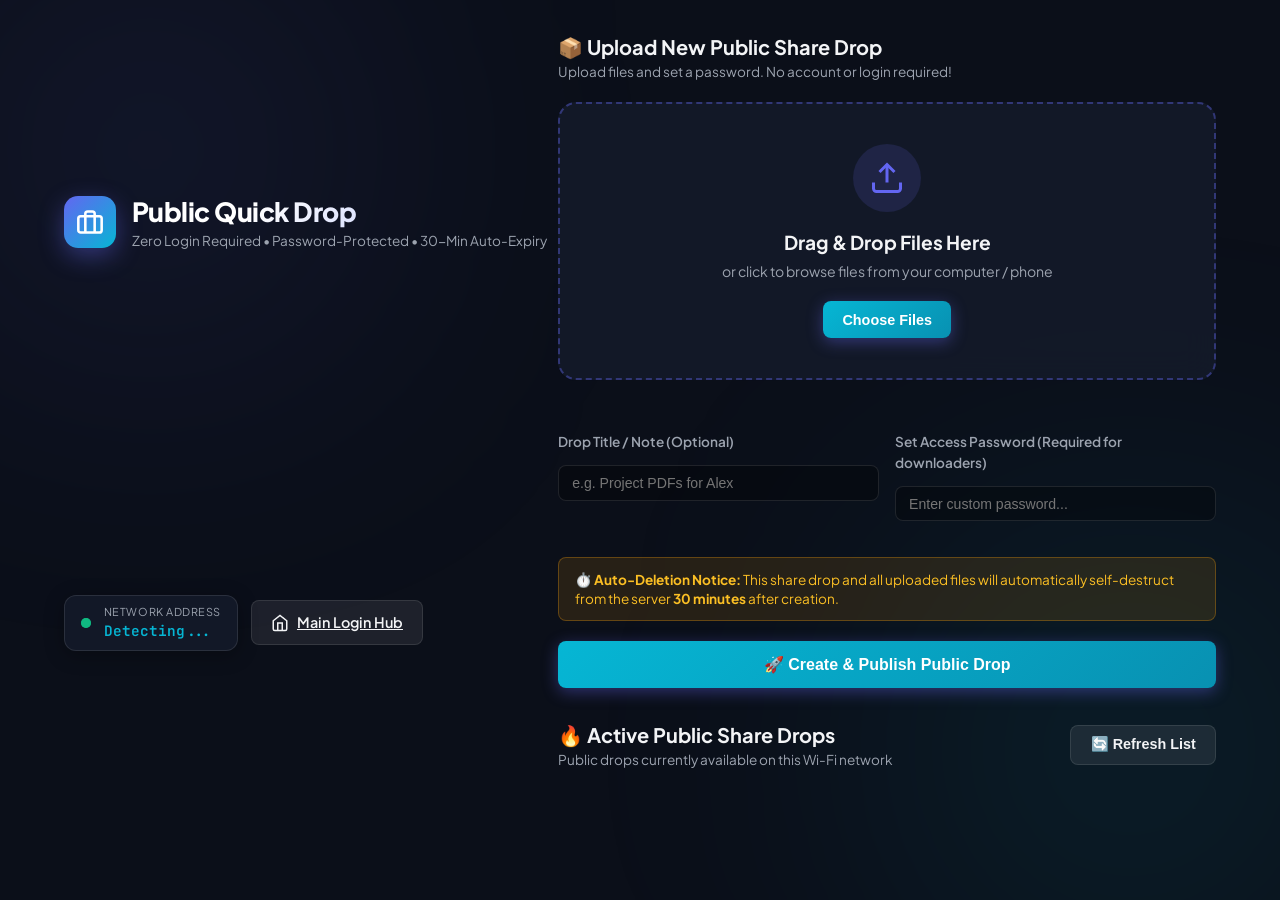
==== public/public-drop.html @ 6f6c275b "feat: add dedicated public-drop.html standalone page for unauthenticated quick file sharing" ====
<!DOCTYPE html>
<html lang="en">
<head>
  <meta charset="UTF-8">
  <meta name="viewport" content="width=device-width, initial-scale=1.0">
  <title>📦 Public Quick Drop - Wi-Fi Share</title>
  <link rel="icon" type="image/svg+xml" href="favicon.svg">
  <link rel="shortcut icon" href="favicon.svg">
  <link rel="preconnect" href="https://fonts.googleapis.com">
  <link rel="preconnect" href="https://fonts.gstatic.com" crossorigin>
  <link href="https://fonts.googleapis.com/css2?family=Plus+Jakarta+Sans:wght@300;400;500;600;700;800&family=JetBrains+Mono:wght@400;500;600&display=swap" rel="stylesheet">
  <link rel="stylesheet" href="styles.css">
</head>
<body class="public-drop-page">
  <div class="bg-glow bg-glow-1"></div>
  <div class="bg-glow bg-glow-2"></div>

  <div class="app-container" style="display: flex;">
    <!-- Top Header -->
    <header class="app-header">
      <div class="logo-group">
        <div class="logo-icon cyan">
          <svg width="28" height="28" viewBox="0 0 24 24" fill="none" stroke="currentColor" stroke-width="2.2">
            <rect x="2" y="7" width="20" height="14" rx="2" ry="2"></rect>
            <path d="M16 21V5a2 2 0 0 0-2-2h-4a2 2 0 0 0-2 2v16"></path>
          </svg>
        </div>
        <div>
          <h1 class="logo-title">Public Quick Drop</h1>
          <p class="logo-subtitle">Zero Login Required • Password-Protected • 30-Min Auto-Expiry</p>
        </div>
      </div>

      <div class="header-right-controls">
        <div class="network-badge-card">
          <div class="pulse-indicator">
            <span class="dot"></span>
            <span class="ping"></span>
          </div>
          <div class="network-info">
            <span class="net-label">Network Address</span>
            <span class="net-address" id="networkIp">Detecting...</span>
          </div>
        </div>

        <a href="index.html" class="btn btn-secondary">
          <svg width="18" height="18" viewBox="0 0 24 24" fill="none" stroke="currentColor" stroke-width="2">
            <path d="M3 9l9-7 9 7v11a2 2 0 0 1-2 2H5a2 2 0 0 1-2-2z"></path>
            <polyline points="9 22 9 12 15 12 15 22"></polyline>
          </svg>
          Main Login Hub
        </a>
      </div>
    </header>

    <!-- Main Content Grid -->
    <main class="main-content" style="max-width: 1100px; margin: 0 auto; width: 100%; padding-bottom: 3rem;">
      
      <!-- CREATE PUBLIC DROP CARD -->
      <section class="card public-shares-card" style="margin-bottom: 2rem;">
        <div class="card-header">
          <div>
            <h2>📦 Upload New Public Share Drop</h2>
            <p class="subtitle">Upload files and set a password. No account or login required!</p>
          </div>
        </div>

        <form id="publicUploadForm" style="display: flex; flex-direction: column; gap: 1.25rem; margin-top: 1rem;">
          
          <div class="upload-dropzone" id="dropzone" style="cursor: pointer; position: relative;">
            <input type="file" id="publicDropFileInput" multiple style="display: none;" required>
            <div class="dropzone-content">
              <div class="upload-icon-wrapper cyan">
                <svg width="36" height="36" viewBox="0 0 24 24" fill="none" stroke="currentColor" stroke-width="2">
                  <path d="M21 15v4a2 2 0 0 1-2 2H5a2 2 0 0 1-2-2v-4"></path>
                  <polyline points="17 8 12 3 7 8"></polyline>
                  <line x1="12" y1="3" x2="12" y2="15"></line>
                </svg>
              </div>
              <div class="dropzone-text">
                <h3 id="dropzoneTitle">Drag & Drop Files Here</h3>
                <p id="dropzoneSubtitle">or click to browse files from your computer / phone</p>
              </div>
              <button type="button" class="btn btn-primary cyan" id="browseFilesBtn">
                Choose Files
              </button>
            </div>
            <div class="upload-progress-bar" id="uploadProgress"></div>
          </div>

          <div class="form-row" style="display: grid; grid-template-columns: 1fr 1fr; gap: 1rem;">
            <div class="form-group align-left">
              <label style="display: block; margin-bottom: 0.4rem; font-weight: 600; font-size: 0.85rem;">Drop Title / Note (Optional)</label>
              <input type="text" id="publicDropTitle" placeholder="e.g. Project PDFs for Alex" required>
            </div>

            <div class="form-group align-left">
              <label style="display: block; margin-bottom: 0.4rem; font-weight: 600; font-size: 0.85rem;">Set Access Password (Required for downloaders)</label>
              <input type="password" id="publicDropPassword" placeholder="Enter custom password..." required>
            </div>
          </div>

          <div class="expiry-warning-banner">
            ⏱️ <strong>Auto-Deletion Notice:</strong> This share drop and all uploaded files will automatically self-destruct from the server <strong>30 minutes</strong> after creation.
          </div>

          <button type="submit" class="btn btn-primary cyan w-full" style="padding: 0.85rem; font-size: 1rem;">
            🚀 Create & Publish Public Drop
          </button>
        </form>
      </section>

      <!-- ACTIVE PUBLIC DROPS SECTION -->
      <section class="card public-shares-card">
        <div class="card-header">
          <div>
            <h2>🔥 Active Public Share Drops</h2>
            <p class="subtitle">Public drops currently available on this Wi-Fi network</p>
          </div>
          <button class="btn btn-secondary" id="refreshPublicListBtn">
            🔄 Refresh List
          </button>
        </div>

        <div class="public-drops-grid" id="publicDropsGrid"></div>

        <div class="empty-state" id="publicEmptyState" style="display: none;">
          <div class="empty-icon">📦</div>
          <h3>No active public share drops</h3>
          <p>Upload a file above to create the first 30-minute public share drop!</p>
        </div>
      </section>
    </main>
  </div>

  <!-- UNLOCK PUBLIC SHARE DROP MODAL -->
  <div class="modal-overlay" id="publicUnlockModal">
    <div class="modal-card">
      <button class="modal-close" id="closePublicUnlockBtn">&times;</button>
      <div class="modal-header align-left">
        <h2 id="unlockDropTitle">📦 Public Share Drop</h2>
        <p id="unlockDropMeta">Protected Drop • Password required</p>
      </div>

      <form id="publicUnlockForm" class="unlock-form" style="margin-top: 1rem;">
        <div class="input-group">
          <input type="password" id="unlockDropPassword" placeholder="Enter password set by uploader..." required autofocus>
          <button type="submit" class="btn btn-primary cyan">Unlock Files</button>
        </div>
        <div class="login-error" id="unlockDropError"></div>
      </form>

      <div class="unlocked-files-container" id="unlockedFilesContainer" style="display: none; margin-top: 1.5rem; text-align: left;">
        <h4 style="margin-bottom: 0.8rem; font-size: 0.95rem; color: var(--accent-green);">✅ Files Unlocked:</h4>
        <div class="unlocked-files-list" id="unlockedFilesList"></div>
      </div>
    </div>
  </div>

  <!-- Toast Notification -->
  <div class="toast-container" id="toastContainer"></div>

  <script src="public-drop.js"></script>
</body>
</html>
---- public/styles.css ----
:root {
  --bg-dark: #0b0f19;
  --bg-card: rgba(22, 29, 45, 0.75);
  --bg-card-hover: rgba(30, 41, 64, 0.85);
  --border-color: rgba(255, 255, 255, 0.1);
  --border-glow: rgba(99, 102, 241, 0.3);
  
  --primary: #6366f1;
  --primary-hover: #4f46e5;
  --primary-glow: rgba(99, 102, 241, 0.4);
  --accent-cyan: #06b6d4;
  --accent-pink: #ec4899;
  --accent-green: #10b981;
  --accent-red: #ef4444;

  --text-main: #f3f4f6;
  --text-muted: #9ca3af;
  --text-dim: #6b7280;

  --radius-lg: 18px;
  --radius-md: 12px;
  --radius-sm: 8px;

  --font-sans: 'Plus Jakarta Sans', -apple-system, BlinkMacSystemFont, sans-serif;
  --font-mono: 'JetBrains Mono', monospace;
}

* {
  box-sizing: border-box;
  margin: 0;
  padding: 0;
}

body {
  background-color: var(--bg-dark);
  color: var(--text-main);
  font-family: var(--font-sans);
  min-height: 100vh;
  position: relative;
  overflow-x: hidden;
  line-height: 1.5;
}

/* Background Glow Effects */
.bg-glow {
  position: fixed;
  border-radius: 50%;
  filter: blur(140px);
  pointer-events: none;
  z-index: 0;
}
.bg-glow-1 {
  width: 500px;
  height: 500px;
  background: radial-gradient(circle, rgba(99, 102, 241, 0.25) 0%, rgba(0,0,0,0) 70%);
  top: -100px;
  left: -100px;
}
.bg-glow-2 {
  width: 600px;
  height: 600px;
  background: radial-gradient(circle, rgba(6, 182, 212, 0.2) 0%, rgba(0,0,0,0) 70%);
  bottom: -150px;
  right: -150px;
}

/* LOGIN OVERLAY */
.login-overlay {
  position: fixed;
  top: 0;
  left: 0;
  width: 100vw;
  height: 100vh;
  background: rgba(11, 15, 25, 0.92);
  backdrop-filter: blur(16px);
  display: flex;
  align-items: center;
  justify-content: center;
  z-index: 999;
  opacity: 0;
  pointer-events: none;
  transition: opacity 0.3s ease;
}
.login-overlay.active {
  opacity: 1;
  pointer-events: auto;
}

.login-card {
  background: rgba(22, 29, 45, 0.9);
  border: 1px solid var(--border-glow);
  border-radius: var(--radius-lg);
  width: 90%;
  max-width: 420px;
  padding: 2.5rem 2rem;
  box-shadow: 0 20px 60px rgba(0, 0, 0, 0.6);
  text-align: center;
}

.logo-icon-lg {
  width: 64px;
  height: 64px;
  background: linear-gradient(135deg, var(--primary), var(--accent-cyan));
  color: #fff;
  border-radius: 18px;
  display: flex;
  align-items: center;
  justify-content: center;
  margin: 0 auto 1.2rem auto;
  box-shadow: 0 10px 25px var(--primary-glow);
}

.login-header h2 {
  font-size: 1.5rem;
  font-weight: 700;
  margin-bottom: 0.4rem;
}
.login-header p {
  font-size: 0.88rem;
  color: var(--text-muted);
  margin-bottom: 1.8rem;
}

.login-form .input-group {
  display: flex;
  flex-direction: column;
  gap: 1rem;
}

.login-form input[type="password"] {
  background: rgba(0, 0, 0, 0.3);
  border: 1px solid var(--border-color);
  color: var(--text-main);
  padding: 0.8rem 1rem;
  border-radius: var(--radius-sm);
  font-size: 1rem;
  outline: none;
  text-align: center;
  letter-spacing: 0.1em;
}
.login-form input[type="password"]:focus {
  border-color: var(--primary);
  box-shadow: 0 0 15px var(--primary-glow);
}

.login-error {
  color: var(--accent-red);
  font-size: 0.85rem;
  margin-top: 0.8rem;
  min-height: 1.2rem;
}

/* Header Controls & Role Badge */
.header-right-controls {
  display: flex;
  align-items: center;
  gap: 0.8rem;
  flex-wrap: wrap;
}

.user-role-badge {
  background: rgba(255, 255, 255, 0.05);
  border: 1px solid var(--border-color);
  padding: 0.4rem 0.8rem;
  border-radius: var(--radius-sm);
  font-size: 0.82rem;
  font-weight: 600;
  display: flex;
  align-items: center;
  gap: 0.4rem;
}
.user-role-badge.admin {
  background: rgba(99, 102, 241, 0.15);
  border-color: var(--border-glow);
  color: #a5b4fc;
}
.user-role-badge.guest {
  background: rgba(6, 182, 212, 0.15);
  border-color: rgba(6, 182, 212, 0.3);
  color: var(--accent-cyan);
}

.logout-btn:hover {
  background: rgba(239, 68, 68, 0.2);
  color: var(--accent-red);
}

/* App Container */
.app-container {
  max-width: 1200px;
  margin: 0 auto;
  padding: 2rem 1.5rem;
  position: relative;
  z-index: 1;
}

.app-header {
  display: flex;
  justify-content: space-between;
  align-items: center;
  gap: 1.5rem;
  margin-bottom: 2rem;
  flex-wrap: wrap;
}

.logo-group {
  display: flex;
  align-items: center;
  gap: 1rem;
}
.logo-icon {
  width: 52px;
  height: 52px;
  background: linear-gradient(135deg, var(--primary), var(--accent-cyan));
  border-radius: 14px;
  display: flex;
  align-items: center;
  justify-content: center;
  color: #fff;
  box-shadow: 0 8px 24px var(--primary-glow);
}
.logo-title {
  font-size: 1.65rem;
  font-weight: 800;
  letter-spacing: -0.02em;
  background: linear-gradient(135deg, #ffffff 30%, #a5b4fc);
  -webkit-background-clip: text;
  -webkit-text-fill-color: transparent;
}
.logo-subtitle {
  font-size: 0.85rem;
  color: var(--text-muted);
}

/* Network Badge Card */
.network-badge-card {
  background: var(--bg-card);
  backdrop-filter: blur(16px);
  border: 1px solid var(--border-color);
  padding: 0.5rem 1rem;
  border-radius: var(--radius-md);
  display: flex;
  align-items: center;
  gap: 0.8rem;
  box-shadow: 0 4px 20px rgba(0, 0, 0, 0.3);
}

.pulse-indicator {
  position: relative;
  width: 10px;
  height: 10px;
}
.pulse-indicator .dot {
  width: 10px;
  height: 10px;
  background-color: var(--accent-green);
  border-radius: 50%;
  display: block;
}
.pulse-indicator .ping {
  position: absolute;
  top: 0;
  left: 0;
  width: 10px;
  height: 10px;
  background-color: var(--accent-green);
  border-radius: 50%;
  animation: ping 1.8s cubic-bezier(0, 0, 0.2, 1) infinite;
  opacity: 0.75;
}
@keyframes ping {
  75%, 100% {
    transform: scale(2.5);
    opacity: 0;
  }
}

.network-info {
  display: flex;
  flex-direction: column;
}
.net-label {
  font-size: 0.68rem;
  text-transform: uppercase;
  letter-spacing: 0.05em;
  color: var(--text-muted);
}
.net-address {
  font-family: var(--font-mono);
  font-size: 0.9rem;
  font-weight: 600;
  color: var(--accent-cyan);
}

/* Buttons */
.icon-btn {
  background: rgba(255, 255, 255, 0.05);
  border: 1px solid var(--border-color);
  color: var(--text-main);
  padding: 0.5rem;
  border-radius: var(--radius-sm);
  cursor: pointer;
  display: flex;
  align-items: center;
  justify-content: center;
  transition: all 0.2s ease;
}
.icon-btn:hover {
  background: rgba(255, 255, 255, 0.12);
  border-color: var(--border-glow);
}
.icon-btn.primary {
  background: var(--primary);
  border-color: var(--primary);
  color: #fff;
  padding: 0.5rem 0.8rem;
}
.icon-btn.primary:hover {
  background: var(--primary-hover);
  box-shadow: 0 4px 14px var(--primary-glow);
}

.btn {
  padding: 0.65rem 1.2rem;
  border-radius: var(--radius-sm);
  font-weight: 600;
  font-size: 0.9rem;
  cursor: pointer;
  border: none;
  display: inline-flex;
  align-items: center;
  justify-content: center;
  gap: 0.5rem;
  transition: all 0.2s ease;
}
.btn-primary {
  background: linear-gradient(135deg, var(--primary), var(--accent-cyan));
  color: #fff;
  box-shadow: 0 4px 16px var(--primary-glow);
}
.btn-primary:hover {
  transform: translateY(-1px);
  box-shadow: 0 6px 20px var(--primary-glow);
}
.btn-secondary {
  background: rgba(255, 255, 255, 0.08);
  border: 1px solid var(--border-color);
  color: var(--text-main);
}
.btn-secondary:hover {
  background: rgba(255, 255, 255, 0.15);
}
.btn-danger {
  background: rgba(239, 68, 68, 0.15);
  border: 1px solid rgba(239, 68, 68, 0.3);
  color: var(--accent-red);
}
.btn-danger:hover {
  background: var(--accent-red);
  color: #fff;
}
.w-full { width: 100%; }

/* Nav Tabs */
.nav-tabs {
  display: flex;
  gap: 0.5rem;
  margin-bottom: 1.5rem;
  border-bottom: 1px solid var(--border-color);
  padding-bottom: 0.5rem;
}

.tab-btn {
  background: transparent;
  border: none;
  color: var(--text-muted);
  padding: 0.75rem 1.25rem;
  font-weight: 600;
  font-size: 0.95rem;
  border-radius: var(--radius-sm);
  cursor: pointer;
  display: flex;
  align-items: center;
  gap: 0.6rem;
  transition: all 0.2s ease;
}
.tab-btn:hover {
  color: var(--text-main);
  background: rgba(255, 255, 255, 0.04);
}
.tab-btn.active {
  color: var(--primary);
  background: rgba(99, 102, 241, 0.12);
  border: 1px solid var(--border-glow);
}
.tab-btn .badge {
  background: rgba(255, 255, 255, 0.15);
  color: var(--text-main);
  font-size: 0.75rem;
  padding: 2px 7px;
  border-radius: 10px;
}
.tab-btn.active .badge {
  background: var(--primary);
  color: #fff;
}

/* Tabs & Content */
.tab-content { display: none; }
.tab-content.active { display: block; }

/* Read only Banner */
.read-only-banner {
  background: rgba(6, 182, 212, 0.1);
  border: 1px solid rgba(6, 182, 212, 0.3);
  color: var(--accent-cyan);
  padding: 0.8rem 1.2rem;
  border-radius: var(--radius-md);
  margin-bottom: 1.5rem;
  font-size: 0.9rem;
}

/* Dropzone Uploader */
.upload-dropzone {
  background: var(--bg-card);
  backdrop-filter: blur(16px);
  border: 2px dashed rgba(99, 102, 241, 0.4);
  border-radius: var(--radius-lg);
  padding: 2.5rem 1.5rem;
  text-align: center;
  cursor: pointer;
  transition: all 0.3s ease;
  position: relative;
  overflow: hidden;
  margin-bottom: 2rem;
}
.upload-dropzone:hover, .upload-dropzone.dragover {
  border-color: var(--accent-cyan);
  background: var(--bg-card-hover);
  box-shadow: 0 0 30px rgba(6, 182, 212, 0.2);
}

.upload-icon-wrapper {
  width: 68px;
  height: 68px;
  background: rgba(99, 102, 241, 0.15);
  color: var(--primary);
  border-radius: 50%;
  display: flex;
  align-items: center;
  justify-content: center;
  margin: 0 auto 1rem auto;
}

.dropzone-text h3 {
  font-size: 1.2rem;
  font-weight: 700;
  margin-bottom: 0.3rem;
}
.dropzone-text p {
  color: var(--text-muted);
  font-size: 0.88rem;
  margin-bottom: 1.2rem;
}

.upload-progress-bar {
  position: absolute;
  bottom: 0;
  left: 0;
  height: 4px;
  background: linear-gradient(90deg, var(--primary), var(--accent-cyan));
  width: 0%;
  transition: width 0.3s ease;
}

/* Toolbar */
.toolbar {
  display: flex;
  justify-content: space-between;
  align-items: center;
  margin-bottom: 1.2rem;
  gap: 1rem;
  flex-wrap: wrap;
}

.search-box {
  background: var(--bg-card);
  border: 1px solid var(--border-color);
  border-radius: var(--radius-sm);
  padding: 0.5rem 0.8rem;
  display: flex;
  align-items: center;
  gap: 0.6rem;
  width: 280px;
}
.search-box input {
  background: transparent;
  border: none;
  outline: none;
  color: var(--text-main);
  font-size: 0.9rem;
  width: 100%;
}
.search-box svg { color: var(--text-muted); }

.folder-path-display {
  display: flex;
  align-items: center;
  gap: 0.5rem;
  font-size: 0.85rem;
  color: var(--text-muted);
}
.folder-path-display code {
  font-family: var(--font-mono);
  color: var(--accent-cyan);
  background: rgba(6, 182, 212, 0.1);
  padding: 2px 6px;
  border-radius: 4px;
}

/* File Grid */
.files-grid {
  display: grid;
  grid-template-columns: repeat(auto-fill, minmax(280px, 1fr));
  gap: 1.2rem;
}

.file-card {
  background: var(--bg-card);
  backdrop-filter: blur(12px);
  border: 1px solid var(--border-color);
  border-radius: var(--radius-md);
  padding: 1.2rem;
  display: flex;
  flex-direction: column;
  justify-content: space-between;
  transition: all 0.25s ease;
  overflow: hidden;
  box-sizing: border-box;
}
.file-card:hover {
  transform: translateY(-3px);
  border-color: var(--border-glow);
  box-shadow: 0 10px 25px rgba(0,0,0,0.4);
}

.file-header {
  display: flex;
  align-items: flex-start;
  gap: 0.9rem;
  margin-bottom: 1rem;
}

.file-icon {
  width: 44px;
  height: 44px;
  border-radius: 10px;
  display: flex;
  align-items: center;
  justify-content: center;
  flex-shrink: 0;
  font-weight: 700;
  font-size: 1.1rem;
}
.file-icon.image { background: rgba(16, 185, 129, 0.15); color: var(--accent-green); }
.file-icon.video { background: rgba(236, 72, 153, 0.15); color: var(--accent-pink); }
.file-icon.audio { background: rgba(168, 85, 247, 0.15); color: #a855f7; }
.file-icon.document { background: rgba(59, 130, 246, 0.15); color: #3b82f6; }
.file-icon.archive { background: rgba(245, 158, 11, 0.15); color: #f59e0b; }
.file-icon.code { background: rgba(6, 182, 212, 0.15); color: var(--accent-cyan); }
.file-icon.file { background: rgba(156, 163, 175, 0.15); color: var(--text-muted); }

.file-details { overflow: hidden; }
.file-name {
  font-size: 0.95rem;
  font-weight: 600;
  white-space: nowrap;
  overflow: hidden;
  text-overflow: ellipsis;
  margin-bottom: 0.2rem;
  color: var(--text-main);
}
.file-meta {
  font-size: 0.78rem;
  color: var(--text-muted);
}

.file-actions {
  display: flex;
  align-items: center;
  gap: 0.5rem;
  margin-top: 0.8rem;
  width: 100%;
}
.file-actions .btn {
  flex: 1;
  min-width: 0;
  padding: 0.45rem 0.5rem;
  font-size: 0.82rem;
  white-space: nowrap;
  gap: 0.35rem;
  overflow: hidden;
  text-overflow: ellipsis;
}
.file-actions .btn.icon-only-btn {
  flex: 0 0 36px;
  width: 36px;
  height: 36px;
  padding: 0;
  display: inline-flex;
  align-items: center;
  justify-content: center;
  border-radius: var(--radius-sm);
}

/* Empty State */
.empty-state {
  text-align: center;
  padding: 4rem 2rem;
  color: var(--text-muted);
}
.empty-icon {
  font-size: 3rem;
  margin-bottom: 1rem;
}
.empty-state h3 {
  color: var(--text-main);
  margin-bottom: 0.3rem;
}

/* Clipboard Section */
.clipboard-card {
  background: var(--bg-card);
  backdrop-filter: blur(16px);
  border: 1px solid var(--border-color);
  border-radius: var(--radius-lg);
  padding: 1.5rem;
}

.card-header {
  display: flex;
  justify-content: space-between;
  align-items: center;
  margin-bottom: 1.2rem;
  flex-wrap: wrap;
  gap: 1rem;
}
.card-header h2 { font-size: 1.25rem; font-weight: 700; }
.subtitle { font-size: 0.85rem; color: var(--text-muted); }
.card-actions { display: flex; align-items: center; gap: 0.8rem; }
.last-sync-time { font-size: 0.78rem; color: var(--accent-green); font-family: var(--font-mono); }

textarea#clipboardInput {
  width: 100%;
  height: 320px;
  background: rgba(0, 0, 0, 0.3);
  border: 1px solid var(--border-color);
  border-radius: var(--radius-md);
  padding: 1.2rem;
  color: var(--text-main);
  font-family: var(--font-mono);
  font-size: 0.95rem;
  line-height: 1.6;
  resize: vertical;
  outline: none;
  transition: border-color 0.2s ease;
}
textarea#clipboardInput:focus {
  border-color: var(--primary);
  box-shadow: 0 0 15px var(--primary-glow);
}

/* Modals */
.modal-overlay {
  position: fixed;
  top: 0;
  left: 0;
  width: 100vw;
  height: 100vh;
  background: rgba(0, 0, 0, 0.75);
  backdrop-filter: blur(8px);
  display: flex;
  align-items: center;
  justify-content: center;
  z-index: 100;
  opacity: 0;
  pointer-events: none;
  transition: opacity 0.25s ease;
}
.modal-overlay.active {
  opacity: 1;
  pointer-events: auto;
}

.modal-card {
  background: #131926;
  border: 1px solid var(--border-glow);
  border-radius: var(--radius-lg);
  width: 90%;
  max-width: 380px;
  padding: 2rem;
  text-align: center;
  position: relative;
  box-shadow: 0 20px 50px rgba(0,0,0,0.6);
}

.modal-card.modal-lg {
  max-width: 860px;
  width: 95%;
  text-align: left;
  padding: 2rem;
}

.modal-close {
  position: absolute;
  top: 1rem;
  right: 1rem;
  background: transparent;
  border: none;
  color: var(--text-muted);
  font-size: 1.5rem;
  cursor: pointer;
}
.modal-close:hover { color: var(--text-main); }

.modal-header h3 { font-size: 1.2rem; margin-bottom: 0.3rem; }
.modal-header p { font-size: 0.82rem; color: var(--text-muted); margin-bottom: 1.5rem; }

.qr-container {
  background: #ffffff;
  padding: 1.2rem;
  border-radius: var(--radius-md);
  display: inline-block;
  margin-bottom: 1.2rem;
}
#qrcode img, #qrcode canvas { margin: 0 auto; }

.modal-url {
  font-family: var(--font-mono);
  font-size: 0.9rem;
  color: var(--accent-cyan);
  background: rgba(6, 182, 212, 0.1);
  padding: 0.6rem;
  border-radius: var(--radius-sm);
  margin-bottom: 1.2rem;
  word-break: break-all;
}

/* Manager Modal Styling */
.modal-body-scroll {
  max-height: 70vh;
  overflow-y: auto;
  padding-right: 0.5rem;
}

.manager-section {
  background: rgba(255, 255, 255, 0.03);
  border: 1px solid var(--border-color);
  border-radius: var(--radius-md);
  padding: 1.2rem;
  margin-bottom: 1.2rem;
}
.manager-section h3 {
  font-size: 1rem;
  font-weight: 700;
  margin-bottom: 1rem;
  color: var(--accent-cyan);
}

.form-row {
  display: grid;
  grid-template-columns: repeat(auto-fit, minmax(180px, 1fr));
  gap: 0.8rem;
  margin-bottom: 1rem;
}

.form-group {
  display: flex;
  flex-direction: column;
  gap: 0.4rem;
}
.form-group label {
  font-size: 0.78rem;
  color: var(--text-muted);
}
.form-group input, .form-group select, .change-pass-form input {
  background: rgba(0, 0, 0, 0.3);
  border: 1px solid var(--border-color);
  color: var(--text-main);
  padding: 0.55rem 0.8rem;
  border-radius: var(--radius-sm);
  outline: none;
  font-size: 0.88rem;
}
.form-group select option {
  background: #131926;
  color: #fff;
}

.generated-key-box {
  background: rgba(99, 102, 241, 0.15);
  border: 1px dashed var(--primary);
  border-radius: var(--radius-sm);
  padding: 0.9rem;
  display: flex;
  align-items: center;
  justify-content: space-between;
  margin-top: 1rem;
}
.key-box-title {
  font-size: 0.78rem;
  color: var(--text-muted);
  display: block;
}
.key-code-display {
  font-family: var(--font-mono);
  font-size: 1.3rem;
  font-weight: 700;
  color: var(--accent-cyan);
  letter-spacing: 0.1em;
}

.table-responsive {
  width: 100%;
  overflow-x: auto;
  -webkit-overflow-scrolling: touch;
}
.keys-table {
  width: 100%;
  border-collapse: collapse;
  font-size: 0.82rem;
  table-layout: auto;
}
.keys-table th, .keys-table td {
  padding: 0.5rem 0.6rem;
  text-align: left;
  border-bottom: 1px solid var(--border-color);
  vertical-align: middle;
}
.keys-table th {
  color: var(--text-muted);
  font-weight: 600;
}
.keys-table td code {
  font-family: var(--font-mono);
  color: var(--accent-cyan);
  font-weight: 600;
}

/* Toast */
.toast-container {
  position: fixed;
  bottom: 2rem;
  right: 2rem;
  z-index: 1000;
  display: flex;
  flex-direction: column;
  gap: 0.8rem;
}
.toast {
  background: rgba(22, 29, 45, 0.95);
  backdrop-filter: blur(12px);
  border: 1px solid var(--border-glow);
  color: var(--text-main);
  padding: 0.8rem 1.2rem;
  border-radius: var(--radius-md);
  box-shadow: 0 8px 24px rgba(0,0,0,0.5);
  font-size: 0.88rem;
  display: flex;
  align-items: center;
  gap: 0.6rem;
  animation: slideIn 0.3s cubic-bezier(0.16, 1, 0.3, 1);
}
@keyframes slideIn {
  from { transform: translateX(100%); opacity: 0; }
  to { transform: translateX(0); opacity: 1; }
}

.login-divider {
  display: flex;
  align-items: center;
  margin: 1.2rem 0;
  color: var(--text-muted);
  font-size: 0.75rem;
}
.login-divider::before, .login-divider::after {
  content: "";
  flex: 1;
  border-bottom: 1px solid var(--border-color);
}
.login-divider span {
  padding: 0 0.8rem;
  letter-spacing: 0.1em;
}

.logo-icon-lg.cyan {
  background: linear-gradient(135deg, var(--accent-cyan), #3b82f6);
  box-shadow: 0 10px 25px rgba(6, 182, 212, 0.4);
}

.pulse-ring-lg {
  position: relative;
  width: 64px;
  height: 64px;
  margin: 0 auto;
  display: flex;
  align-items: center;
  justify-content: center;
  color: var(--accent-cyan);
}
.pulse-ring-lg .ring {
  position: absolute;
  width: 100%;
  height: 100%;
  border-radius: 50%;
  background: rgba(6, 182, 212, 0.2);
  animation: ping 2s cubic-bezier(0, 0, 0.2, 1) infinite;
}

.pending-bell-btn {
  position: relative;
}
.bell-badge {
  position: absolute;
  top: -4px;
  right: -4px;
  background: var(--accent-red);
  color: #fff;
  font-size: 0.7rem;
  font-weight: 700;
  padding: 1px 5px;
  border-radius: 10px;
  box-shadow: 0 0 10px rgba(239, 68, 68, 0.6);
}

.keys-table select {
  background: rgba(0, 0, 0, 0.4);
  border: 1px solid var(--border-color);
  color: var(--text-main);
  padding: 2px 6px;
  border-radius: var(--radius-sm);
  font-size: 0.75rem;
}

@media (max-width: 768px) {
  .app-header { flex-direction: column; align-items: stretch; }
  .header-right-controls { flex-direction: column; align-items: stretch; }
  .files-grid { grid-template-columns: 1fr; }
  .toolbar { flex-direction: column; align-items: stretch; }
  .search-box { width: 100%; }
}

/* FILE CARD THUMBNAIL FOR IMAGES */
.file-card-thumb {
  width: 100%;
  height: 140px;
  border-radius: var(--radius-sm);
  overflow: hidden;
  margin-bottom: 0.8rem;
  background: rgba(0, 0, 0, 0.4);
  display: flex;
  align-items: center;
  justify-content: center;
  border: 1px solid rgba(255, 255, 255, 0.05);
  cursor: pointer;
}
.file-card-thumb img {
  width: 100%;
  height: 100%;
  object-fit: cover;
  transition: transform 0.3s ease;
}
.file-card-thumb:hover img {
  transform: scale(1.05);
}

/* FILE PREVIEW MODAL STYLES */
.modal-card.preview-modal-card {
  max-width: 1000px;
  width: 92vw;
  height: 88vh;
  max-height: 880px;
  display: flex;
  flex-direction: column;
  padding: 0;
  overflow: hidden;
  background: rgba(15, 20, 32, 0.95);
  border: 1px solid var(--border-glow);
  box-shadow: 0 25px 60px rgba(0, 0, 0, 0.8), 0 0 40px rgba(99, 102, 241, 0.15);
}

.preview-header {
  display: flex;
  align-items: center;
  justify-content: space-between;
  padding: 1rem 1.25rem;
  background: rgba(22, 29, 45, 0.9);
  border-bottom: 1px solid var(--border-color);
  gap: 1rem;
  flex-wrap: wrap;
}

.preview-title-group {
  display: flex;
  align-items: center;
  gap: 0.8rem;
  min-width: 0;
  flex: 1;
}

.nav-arrow-btn {
  background: rgba(255, 255, 255, 0.06);
  border: 1px solid var(--border-color);
  color: var(--text-main);
  width: 34px;
  height: 34px;
  border-radius: 50%;
  display: flex;
  align-items: center;
  justify-content: center;
  cursor: pointer;
  transition: all 0.2s ease;
  flex-shrink: 0;
}
.nav-arrow-btn:hover {
  background: var(--primary);
  border-color: var(--primary);
  color: #fff;
  transform: scale(1.08);
}

.preview-icon {
  font-size: 1.4rem;
  flex-shrink: 0;
}

.preview-info {
  display: flex;
  flex-direction: column;
  min-width: 0;
}
.preview-filename {
  font-size: 1.05rem;
  font-weight: 700;
  color: var(--text-main);
  white-space: nowrap;
  overflow: hidden;
  text-overflow: ellipsis;
  margin: 0;
}
.preview-meta {
  font-size: 0.78rem;
  color: var(--text-muted);
}

.preview-actions {
  display: flex;
  align-items: center;
  gap: 0.8rem;
  flex-shrink: 0;
}

.preview-body {
  flex: 1;
  position: relative;
  overflow: hidden;
  display: flex;
  align-items: center;
  justify-content: center;
  background: #090d16;
}

.preview-content-box {
  width: 100%;
  height: 100%;
  display: flex;
  align-items: center;
  justify-content: center;
  padding: 1.5rem;
  box-sizing: border-box;
}

/* Image Content Box */
#previewImageContainer img {
  max-width: 100%;
  max-height: 100%;
  object-fit: contain;
  border-radius: var(--radius-md);
  box-shadow: 0 10px 30px rgba(0, 0, 0, 0.5);
}

/* Text & Code Content Box */
.preview-content-box.text-box {
  padding: 0;
  align-items: stretch;
}
.code-container {
  width: 100%;
  height: 100%;
  overflow: auto;
  background: #0b0f19;
  padding: 1.25rem;
  box-sizing: border-box;
}
.code-block {
  margin: 0;
  font-family: var(--font-mono);
  font-size: 0.88rem;
  line-height: 1.6;
  color: #e2e8f0;
  white-space: pre-wrap;
  word-break: break-word;
}
.code-line {
  display: flex;
  gap: 1.2rem;
}
.code-line-num {
  color: #475569;
  user-select: none;
  text-align: right;
  min-width: 2.5rem;
  flex-shrink: 0;
}
.code-line-text {
  flex: 1;
}

/* Video Content Box */
#previewVideoContainer video {
  max-width: 100%;
  max-height: 100%;
  border-radius: var(--radius-md);
  outline: none;
  box-shadow: 0 10px 30px rgba(0, 0, 0, 0.5);
}

/* Audio Content Box */
.audio-box {
  flex-direction: column;
}
.audio-player-wrapper {
  background: rgba(22, 29, 45, 0.8);
  border: 1px solid var(--border-glow);
  padding: 2.5rem 2rem;
  border-radius: var(--radius-lg);
  text-align: center;
  width: 100%;
  max-width: 480px;
  box-shadow: 0 15px 35px rgba(0,0,0,0.5);
}
.audio-icon-lg {
  font-size: 3.5rem;
  margin-bottom: 1.5rem;
  animation: bounce 2s infinite ease-in-out;
}
@keyframes bounce {
  0%, 100% { transform: translateY(0); }
  50% { transform: translateY(-10px); }
}
.audio-player-wrapper audio {
  width: 100%;
  outline: none;
}

/* PDF Content Box */
.pdf-box iframe {
  width: 100%;
  height: 100%;
  border: none;
  border-radius: var(--radius-sm);
  background: #ffffff;
}

/* Fallback Box */
.fallback-box {
  flex-direction: column;
  color: var(--text-muted);
  text-align: center;
}
.fallback-icon {
  font-size: 3.5rem;
  margin-bottom: 1rem;
}
.fallback-box h4 {
  font-size: 1.2rem;
  color: var(--text-main);
  margin-bottom: 0.5rem;
}

/* Preview Loader */
.preview-loader {
  position: absolute;
  top: 0;
  left: 0;
  width: 100%;
  height: 100%;
  background: rgba(9, 13, 22, 0.85);
  backdrop-filter: blur(6px);
  display: flex;
  flex-direction: column;
  align-items: center;
  justify-content: center;
  gap: 1rem;
  color: var(--accent-cyan);
  font-size: 0.95rem;
  font-weight: 600;
  z-index: 10;
}
.spinner {
  width: 40px;
  height: 40px;
  border: 3px solid rgba(6, 182, 212, 0.2);
  border-top-color: var(--accent-cyan);
  border-radius: 50%;
  animation: spin 0.8s linear infinite;
}
@keyframes spin {
  to { transform: rotate(360deg); }
}

.manager-section.highlight-section {
  animation: sectionHighlight 1.5s ease-in-out;
  border-radius: var(--radius-md);
}

@keyframes sectionHighlight {
  0% { box-shadow: 0 0 0 2px var(--accent-cyan); background: rgba(56, 189, 248, 0.12); }
  50% { box-shadow: 0 0 20px 5px var(--accent-cyan); background: rgba(56, 189, 248, 0.22); }
  100% { box-shadow: none; background: transparent; }
}

/* PUBLIC SHARE DROPS STYLES */
.btn-primary.cyan {
  background: linear-gradient(135deg, #06b6d4 0%, #0891b2 100%);
  color: #fff;
  border: none;
}
.btn-primary.cyan:hover {
  background: linear-gradient(135deg, #0891b2 0%, #0e7490 100%);
  box-shadow: 0 4px 15px rgba(6, 182, 212, 0.4);
}
.badge.cyan {
  background: rgba(6, 182, 212, 0.2);
  color: var(--accent-cyan);
  border: 1px solid rgba(6, 182, 212, 0.4);
}
.expiry-warning-banner {
  background: rgba(245, 158, 11, 0.12);
  border: 1px solid rgba(245, 158, 11, 0.3);
  border-radius: var(--radius-sm);
  padding: 0.75rem 1rem;
  font-size: 0.85rem;
  color: #fbbf24;
  line-height: 1.4;
}

.public-drops-grid {
  display: grid;
  grid-template-columns: repeat(auto-fill, minmax(280px, 1fr));
  gap: 1.25rem;
  margin-top: 1.5rem;
}

.public-drop-card {
  background: var(--bg-card);
  border: 1px solid var(--border-color);
  border-radius: var(--radius-md);
  padding: 1.25rem;
  display: flex;
  flex-direction: column;
  justify-content: space-between;
  gap: 1rem;
  transition: var(--transition);
  position: relative;
  overflow: hidden;
}
.public-drop-card:hover {
  transform: translateY(-3px);
  border-color: var(--accent-cyan);
  box-shadow: 0 8px 25px rgba(6, 182, 212, 0.15);
}

.public-drop-header {
  display: flex;
  justify-content: space-between;
  align-items: flex-start;
  gap: 0.5rem;
}
.public-drop-icon {
  font-size: 1.8rem;
  background: rgba(6, 182, 212, 0.15);
  padding: 0.5rem;
  border-radius: var(--radius-sm);
  line-height: 1;
}
.timer-badge {
  display: inline-flex;
  align-items: center;
  gap: 0.3rem;
  background: rgba(239, 68, 68, 0.15);
  color: #f87171;
  border: 1px solid rgba(239, 68, 68, 0.3);
  padding: 0.25rem 0.6rem;
  border-radius: 20px;
  font-size: 0.78rem;
  font-weight: 700;
  font-family: 'JetBrains Mono', monospace;
}
.timer-badge.warning {
  animation: pulse 1s infinite alternate;
}

.public-drop-title {
  font-size: 1.05rem;
  font-weight: 700;
  color: var(--text-main);
  margin-bottom: 0.25rem;
  word-break: break-word;
}
.public-drop-info {
  font-size: 0.82rem;
  color: var(--text-muted);
}

.unlocked-files-list {
  display: flex;
  flex-direction: column;
  gap: 0.5rem;
  max-height: 250px;
  overflow-y: auto;
}
.unlocked-file-item {
  display: flex;
  justify-content: space-between;
  align-items: center;
  background: rgba(255, 255, 255, 0.04);
  border: 1px solid var(--border-color);
  padding: 0.6rem 0.8rem;
  border-radius: var(--radius-sm);
}
.unlocked-file-name {
  font-weight: 600;
  font-size: 0.88rem;
  color: var(--text-main);
}
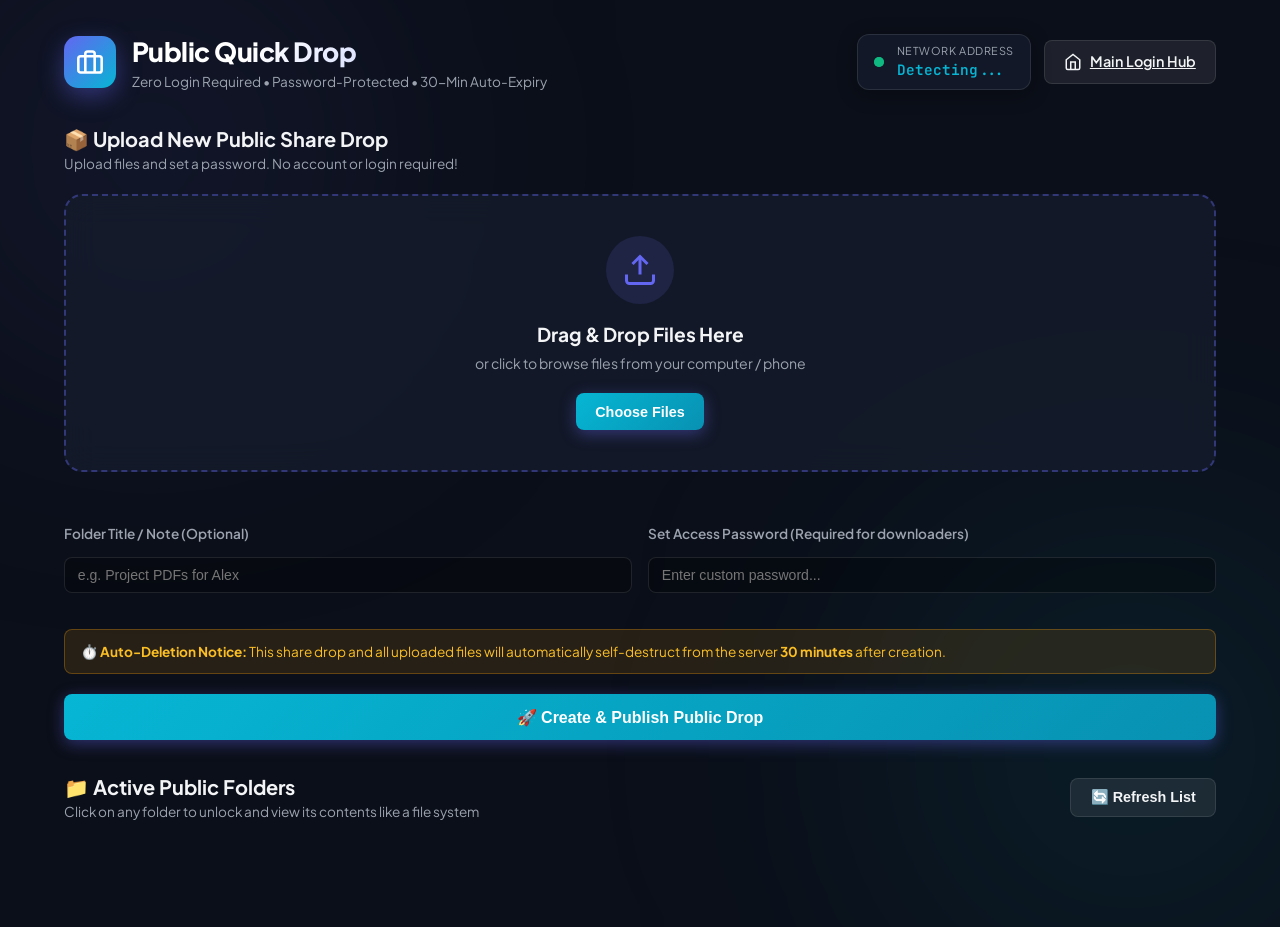
==== commit 86e1b6c8: "fix(design): make public-drop.html top header horizontal and implement file system folder explorer w" ====
--- a/public/public-drop.html
+++ b/public/public-drop.html
@@ -15,8 +15,10 @@
   <div class="bg-glow bg-glow-1"></div>
   <div class="bg-glow bg-glow-2"></div>
 
-  <div class="app-container" style="display: flex;">
-    <!-- Top Header -->
+  <!-- Full Width Main Container -->
+  <div class="app-container">
+    
+    <!-- Top Horizontal App Header -->
     <header class="app-header">
       <div class="logo-group">
         <div class="logo-icon cyan">
@@ -53,107 +55,154 @@
       </div>
     </header>
 
-    <!-- Main Content Grid -->
-    <main class="main-content" style="max-width: 1100px; margin: 0 auto; width: 100%; padding-bottom: 3rem;">
+    <!-- Main Content Area -->
+    <main class="main-content" style="max-width: 1200px; margin: 0 auto; width: 100%; padding-bottom: 3rem;">
       
-      <!-- CREATE PUBLIC DROP CARD -->
-      <section class="card public-shares-card" style="margin-bottom: 2rem;">
-        <div class="card-header">
-          <div>
-            <h2>📦 Upload New Public Share Drop</h2>
-            <p class="subtitle">Upload files and set a password. No account or login required!</p>
-          </div>
-        </div>
-
-        <form id="publicUploadForm" style="display: flex; flex-direction: column; gap: 1.25rem; margin-top: 1rem;">
-          
-          <div class="upload-dropzone" id="dropzone" style="cursor: pointer; position: relative;">
-            <input type="file" id="publicDropFileInput" multiple style="display: none;" required>
-            <div class="dropzone-content">
-              <div class="upload-icon-wrapper cyan">
-                <svg width="36" height="36" viewBox="0 0 24 24" fill="none" stroke="currentColor" stroke-width="2">
-                  <path d="M21 15v4a2 2 0 0 1-2 2H5a2 2 0 0 1-2-2v-4"></path>
-                  <polyline points="17 8 12 3 7 8"></polyline>
-                  <line x1="12" y1="3" x2="12" y2="15"></line>
-                </svg>
+      <!-- VIEW 1: PUBLIC FOLDERS & UPLOAD VIEW -->
+      <div id="publicFoldersView">
+        
+        <!-- CREATE PUBLIC DROP CARD -->
+        <section class="card public-shares-card" style="margin-bottom: 2rem;">
+          <div class="card-header">
+            <div>
+              <h2>📦 Upload New Public Share Drop</h2>
+              <p class="subtitle">Upload files and set a password. No account or login required!</p>
+            </div>
+          </div>
+
+          <form id="publicUploadForm" style="display: flex; flex-direction: column; gap: 1.25rem; margin-top: 1rem;">
+            
+            <div class="upload-dropzone" id="dropzone" style="cursor: pointer; position: relative;">
+              <input type="file" id="publicDropFileInput" multiple style="display: none;" required>
+              <div class="dropzone-content">
+                <div class="upload-icon-wrapper cyan">
+                  <svg width="36" height="36" viewBox="0 0 24 24" fill="none" stroke="currentColor" stroke-width="2">
+                    <path d="M21 15v4a2 2 0 0 1-2 2H5a2 2 0 0 1-2-2v-4"></path>
+                    <polyline points="17 8 12 3 7 8"></polyline>
+                    <line x1="12" y1="3" x2="12" y2="15"></line>
+                  </svg>
+                </div>
+                <div class="dropzone-text">
+                  <h3 id="dropzoneTitle">Drag & Drop Files Here</h3>
+                  <p id="dropzoneSubtitle">or click to browse files from your computer / phone</p>
+                </div>
+                <button type="button" class="btn btn-primary cyan" id="browseFilesBtn">
+                  Choose Files
+                </button>
               </div>
-              <div class="dropzone-text">
-                <h3 id="dropzoneTitle">Drag & Drop Files Here</h3>
-                <p id="dropzoneSubtitle">or click to browse files from your computer / phone</p>
+              <div class="upload-progress-bar" id="uploadProgress"></div>
+            </div>
+
+            <div class="form-row" style="display: grid; grid-template-columns: 1fr 1fr; gap: 1rem;">
+              <div class="form-group align-left">
+                <label style="display: block; margin-bottom: 0.4rem; font-weight: 600; font-size: 0.85rem;">Folder Title / Note (Optional)</label>
+                <input type="text" id="publicDropTitle" placeholder="e.g. Project PDFs for Alex" required>
               </div>
-              <button type="button" class="btn btn-primary cyan" id="browseFilesBtn">
-                Choose Files
-              </button>
-            </div>
-            <div class="upload-progress-bar" id="uploadProgress"></div>
-          </div>
-
-          <div class="form-row" style="display: grid; grid-template-columns: 1fr 1fr; gap: 1rem;">
-            <div class="form-group align-left">
-              <label style="display: block; margin-bottom: 0.4rem; font-weight: 600; font-size: 0.85rem;">Drop Title / Note (Optional)</label>
-              <input type="text" id="publicDropTitle" placeholder="e.g. Project PDFs for Alex" required>
-            </div>
-
-            <div class="form-group align-left">
-              <label style="display: block; margin-bottom: 0.4rem; font-weight: 600; font-size: 0.85rem;">Set Access Password (Required for downloaders)</label>
-              <input type="password" id="publicDropPassword" placeholder="Enter custom password..." required>
-            </div>
-          </div>
-
-          <div class="expiry-warning-banner">
-            ⏱️ <strong>Auto-Deletion Notice:</strong> This share drop and all uploaded files will automatically self-destruct from the server <strong>30 minutes</strong> after creation.
-          </div>
-
-          <button type="submit" class="btn btn-primary cyan w-full" style="padding: 0.85rem; font-size: 1rem;">
-            🚀 Create & Publish Public Drop
-          </button>
-        </form>
-      </section>
-
-      <!-- ACTIVE PUBLIC DROPS SECTION -->
-      <section class="card public-shares-card">
-        <div class="card-header">
-          <div>
-            <h2>🔥 Active Public Share Drops</h2>
-            <p class="subtitle">Public drops currently available on this Wi-Fi network</p>
-          </div>
-          <button class="btn btn-secondary" id="refreshPublicListBtn">
-            🔄 Refresh List
-          </button>
-        </div>
-
-        <div class="public-drops-grid" id="publicDropsGrid"></div>
-
-        <div class="empty-state" id="publicEmptyState" style="display: none;">
-          <div class="empty-icon">📦</div>
-          <h3>No active public share drops</h3>
-          <p>Upload a file above to create the first 30-minute public share drop!</p>
-        </div>
-      </section>
+
+              <div class="form-group align-left">
+                <label style="display: block; margin-bottom: 0.4rem; font-weight: 600; font-size: 0.85rem;">Set Access Password (Required for downloaders)</label>
+                <input type="password" id="publicDropPassword" placeholder="Enter custom password..." required>
+              </div>
+            </div>
+
+            <div class="expiry-warning-banner">
+              ⏱️ <strong>Auto-Deletion Notice:</strong> This share drop and all uploaded files will automatically self-destruct from the server <strong>30 minutes</strong> after creation.
+            </div>
+
+            <button type="submit" class="btn btn-primary cyan w-full" style="padding: 0.85rem; font-size: 1rem;">
+              🚀 Create & Publish Public Drop
+            </button>
+          </form>
+        </section>
+
+        <!-- ACTIVE PUBLIC FOLDERS GRID SECTION -->
+        <section class="card public-shares-card">
+          <div class="card-header">
+            <div>
+              <h2>📁 Active Public Folders</h2>
+              <p class="subtitle">Click on any folder to unlock and view its contents like a file system</p>
+            </div>
+            <button class="btn btn-secondary" id="refreshPublicListBtn">
+              🔄 Refresh List
+            </button>
+          </div>
+
+          <div class="public-folders-grid" id="publicFoldersGrid"></div>
+
+          <div class="empty-state" id="publicEmptyState" style="display: none;">
+            <div class="empty-icon">📂</div>
+            <h3>No active public folders</h3>
+            <p>Upload a file above to create the first 30-minute public share folder!</p>
+          </div>
+        </section>
+      </div>
+
+      <!-- VIEW 2: FILE SYSTEM FOLDER EXPLORER VIEW (WHEN A FOLDER IS OPENED) -->
+      <div id="folderExplorerView" style="display: none;">
+        
+        <div class="folder-explorer-nav" style="display: flex; justify-content: space-between; align-items: center; margin-bottom: 1.5rem; flex-wrap: wrap; gap: 1rem;">
+          <div style="display: flex; align-items: center; gap: 0.8rem;">
+            <button class="btn btn-secondary" id="backToFoldersBtn">
+              ⬅️ Back to All Folders
+            </button>
+            <div class="breadcrumb-display" style="display: flex; align-items: center; gap: 0.5rem; font-weight: 700; font-size: 1.15rem; color: var(--text-main);">
+              <span style="color: var(--accent-cyan);">📦 Public Drops</span>
+              <span style="opacity: 0.5;">/</span>
+              <span id="explorerFolderName">📁 Folder Name</span>
+            </div>
+          </div>
+
+          <div style="display: flex; align-items: center; gap: 0.8rem;">
+            <span class="timer-badge" id="explorerTimerBadge">⏱️ 30:00</span>
+            <button class="btn btn-secondary" id="lockFolderBtn">🔒 Lock Folder</button>
+          </div>
+        </div>
+
+        <div class="card explorer-card">
+          <div class="card-header" style="border-bottom: 1px solid var(--border-color); padding-bottom: 1rem; margin-bottom: 1.5rem;">
+            <div>
+              <h3 id="explorerHeaderTitle" style="font-size: 1.25rem; font-weight: 700;">📁 Folder Contents</h3>
+              <p class="subtitle" id="explorerHeaderMeta">0 File(s) • 0 KB</p>
+            </div>
+          </div>
+
+          <div class="explorer-files-list" id="explorerFilesList"></div>
+        </div>
+
+      </div>
+
     </main>
   </div>
 
-  <!-- UNLOCK PUBLIC SHARE DROP MODAL -->
-  <div class="modal-overlay" id="publicUnlockModal">
+  <!-- PASSWORD PROMPT POPUP MODAL -->
+  <div class="modal-overlay" id="folderPasswordModal">
     <div class="modal-card">
-      <button class="modal-close" id="closePublicUnlockBtn">&times;</button>
+      <button class="modal-close" id="closePasswordModalBtn">&times;</button>
       <div class="modal-header align-left">
-        <h2 id="unlockDropTitle">📦 Public Share Drop</h2>
-        <p id="unlockDropMeta">Protected Drop • Password required</p>
-      </div>
-
-      <form id="publicUnlockForm" class="unlock-form" style="margin-top: 1rem;">
-        <div class="input-group">
-          <input type="password" id="unlockDropPassword" placeholder="Enter password set by uploader..." required autofocus>
-          <button type="submit" class="btn btn-primary cyan">Unlock Files</button>
-        </div>
-        <div class="login-error" id="unlockDropError"></div>
+        <div style="display: flex; align-items: center; gap: 0.6rem; margin-bottom: 0.4rem;">
+          <div style="font-size: 1.8rem;">🔒</div>
+          <div>
+            <h2 style="font-size: 1.25rem; font-weight: 700;" id="promptFolderTitle">Protected Public Folder</h2>
+            <p style="font-size: 0.85rem; color: var(--text-muted);">Enter password to open folder contents</p>
+          </div>
+        </div>
+      </div>
+
+      <form id="folderPasswordForm" style="margin-top: 1rem;">
+        <div class="form-group align-left" style="margin-bottom: 1rem;">
+          <label style="display: block; margin-bottom: 0.4rem; font-weight: 600; font-size: 0.85rem;">Folder Password</label>
+          <input type="password" id="promptFolderPassword" placeholder="Enter password set by uploader..." required autofocus style="width: 100%;">
+        </div>
+
+        <div class="login-error" id="promptFolderError" style="display: none; margin-bottom: 1rem;"></div>
+
+        <div style="display: flex; justify-content: flex-end; gap: 0.8rem;">
+          <button type="button" class="btn btn-secondary" id="cancelPasswordBtn">Cancel</button>
+          <button type="submit" class="btn btn-primary cyan">
+            📂 Unlock & Open Folder
+          </button>
+        </div>
       </form>
-
-      <div class="unlocked-files-container" id="unlockedFilesContainer" style="display: none; margin-top: 1.5rem; text-align: left;">
-        <h4 style="margin-bottom: 0.8rem; font-size: 0.95rem; color: var(--accent-green);">✅ Files Unlocked:</h4>
-        <div class="unlocked-files-list" id="unlockedFilesList"></div>
-      </div>
     </div>
   </div>
 
--- a/public/styles.css
+++ b/public/styles.css
@@ -1345,6 +1345,110 @@
   color: var(--text-main);
 }
 
-
-
-
+/* PUBLIC FOLDERS SYSTEM STYLES */
+.public-folders-grid {
+  display: grid;
+  grid-template-columns: repeat(auto-fill, minmax(280px, 1fr));
+  gap: 1.25rem;
+  margin-top: 1.5rem;
+}
+
+.public-folder-card {
+  background: rgba(22, 29, 45, 0.7);
+  backdrop-filter: blur(12px);
+  border: 1px solid var(--border-color);
+  border-radius: var(--radius-md);
+  padding: 1.25rem;
+  display: flex;
+  flex-direction: column;
+  gap: 1rem;
+  cursor: pointer;
+  transition: all 0.25s cubic-bezier(0.4, 0, 0.2, 1);
+  position: relative;
+}
+.public-folder-card:hover {
+  transform: translateY(-4px);
+  border-color: var(--accent-cyan);
+  background: rgba(22, 29, 45, 0.95);
+  box-shadow: 0 12px 30px rgba(6, 182, 212, 0.18);
+}
+
+.folder-card-top {
+  display: flex;
+  justify-content: space-between;
+  align-items: flex-start;
+}
+.folder-big-icon {
+  font-size: 2.2rem;
+  line-height: 1;
+  background: rgba(6, 182, 212, 0.15);
+  padding: 0.6rem;
+  border-radius: 14px;
+  color: var(--accent-cyan);
+}
+.folder-title-text {
+  font-size: 1.1rem;
+  font-weight: 700;
+  color: var(--text-main);
+  margin-bottom: 0.2rem;
+  word-break: break-word;
+}
+.folder-sub-text {
+  font-size: 0.82rem;
+  color: var(--text-muted);
+}
+.folder-action-bar {
+  display: flex;
+  align-items: center;
+  justify-content: space-between;
+  border-top: 1px solid rgba(255, 255, 255, 0.06);
+  padding-top: 0.8rem;
+  font-size: 0.82rem;
+  color: var(--accent-cyan);
+  font-weight: 600;
+}
+
+/* FILE EXPLORER ROW STYLES */
+.explorer-files-list {
+  display: flex;
+  flex-direction: column;
+  gap: 0.75rem;
+}
+
+.explorer-file-row {
+  display: flex;
+  justify-content: space-between;
+  align-items: center;
+  background: rgba(255, 255, 255, 0.03);
+  border: 1px solid var(--border-color);
+  padding: 0.9rem 1.25rem;
+  border-radius: var(--radius-sm);
+  transition: var(--transition);
+}
+.explorer-file-row:hover {
+  background: rgba(255, 255, 255, 0.06);
+  border-color: rgba(6, 182, 212, 0.3);
+}
+
+.file-row-left {
+  display: flex;
+  align-items: center;
+  gap: 1rem;
+}
+.file-row-icon {
+  font-size: 1.6rem;
+}
+.file-row-title {
+  font-weight: 600;
+  font-size: 0.95rem;
+  color: var(--text-main);
+}
+.file-row-size {
+  font-size: 0.8rem;
+  color: var(--text-muted);
+}
+
+
+
+
+
